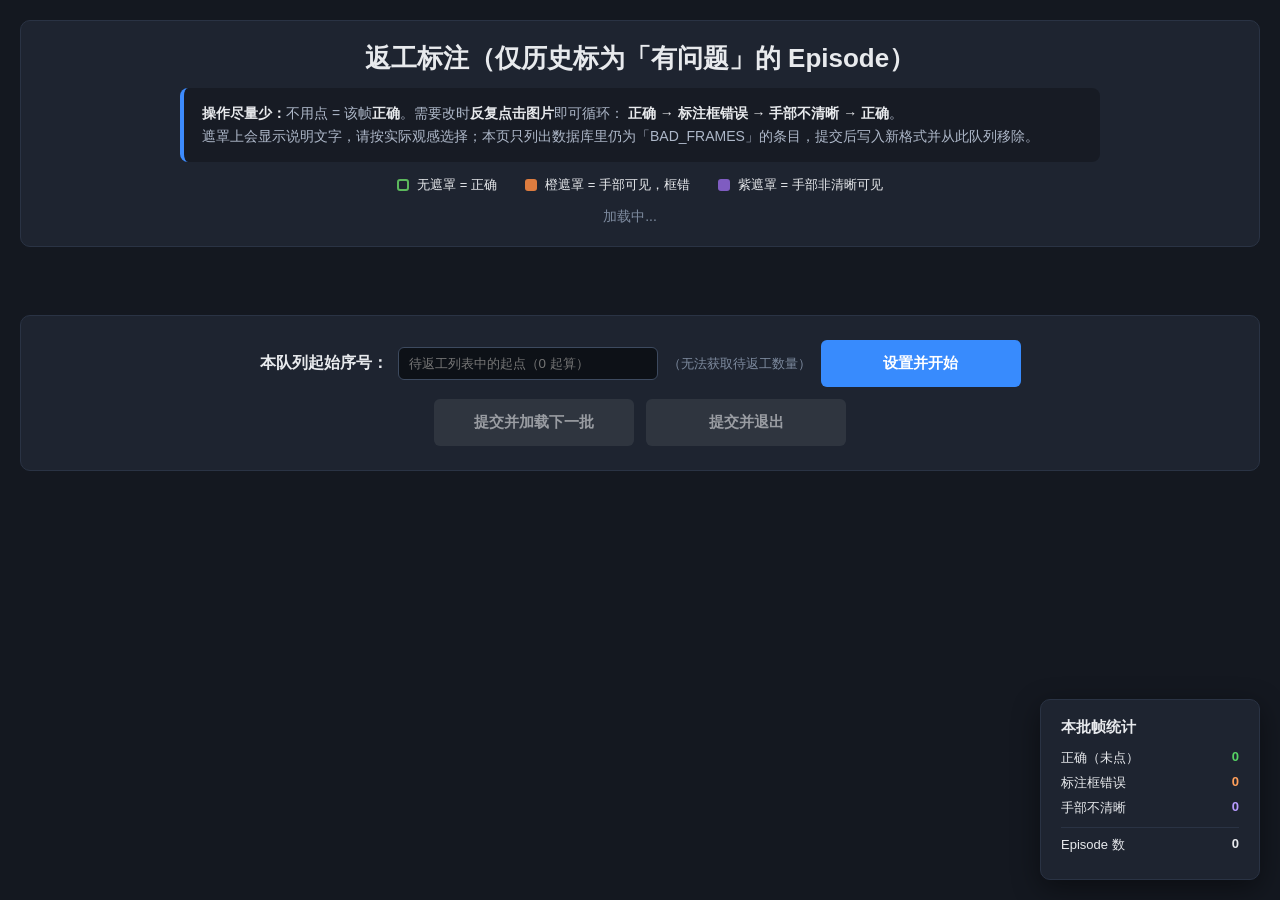
==== templates/rework_check.html @ 6f58c74e "Add rework annotation workflow" ====
<!DOCTYPE html>
<html lang="zh-CN">
<head>
    <meta charset="UTF-8">
    <meta name="viewport" content="width=device-width, initial-scale=1.0">
    <title>返工标注 · 历史问题 Episode</title>
    <style>
        * {
            margin: 0;
            padding: 0;
            box-sizing: border-box;
        }

        body {
            font-family: -apple-system, BlinkMacSystemFont, "Segoe UI", Roboto, "Helvetica Neue", Arial, sans-serif;
            background: #141820;
            color: #e8eaed;
            padding: 20px;
        }

        .header {
            text-align: center;
            margin-bottom: 20px;
            padding: 20px 24px;
            background: #1e2430;
            border-radius: 10px;
            border: 1px solid #2a3344;
        }

        .header h1 {
            font-size: 26px;
            margin-bottom: 12px;
            font-weight: 600;
        }

        .hint-box {
            max-width: 920px;
            margin: 0 auto;
            text-align: left;
            font-size: 14px;
            line-height: 1.65;
            color: #aeb8c9;
            background: rgba(0, 0, 0, 0.25);
            padding: 14px 18px;
            border-radius: 8px;
            border-left: 4px solid #3d8bfd;
        }

        .hint-box strong {
            color: #e8eaed;
        }

        .legend {
            display: flex;
            flex-wrap: wrap;
            justify-content: center;
            gap: 16px 28px;
            margin-top: 14px;
            font-size: 13px;
        }

        .legend span {
            display: inline-flex;
            align-items: center;
            gap: 8px;
        }

        .dot {
            width: 12px;
            height: 12px;
            border-radius: 3px;
        }

        .dot.ok { background: transparent; border: 2px solid #5cb85c; }
        .dot.bad { background: rgba(255, 140, 66, 0.85); }
        .dot.nc { background: rgba(138, 99, 210, 0.9); }

        .header .stats {
            font-size: 14px;
            color: #7d8a9e;
            margin-top: 14px;
        }

        .controls {
            background: #1e2430;
            padding: 24px;
            margin-top: 24px;
            border-radius: 10px;
            display: flex;
            flex-direction: column;
            align-items: center;
            gap: 12px;
            max-width: 1400px;
            margin-left: auto;
            margin-right: auto;
            margin-bottom: 24px;
            border: 1px solid #2a3344;
        }

        .btn {
            padding: 14px 32px;
            background: #3d8bfd;
            color: white;
            border: none;
            border-radius: 6px;
            cursor: pointer;
            font-size: 15px;
            font-weight: 600;
            transition: transform 0.15s, box-shadow 0.15s;
            min-width: 200px;
        }

        .btn:hover:not(:disabled) {
            transform: translateY(-1px);
            box-shadow: 0 4px 14px rgba(61, 139, 253, 0.35);
        }

        .btn.danger { background: #5c6370; }
        .btn.danger:hover:not(:disabled) { background: #4a515c; }

        .btn.success { background: #2ea043; }
        .btn.success:hover:not(:disabled) { background: #238636; }

        .btn:disabled {
            background: #3d444d;
            cursor: not-allowed;
            opacity: 0.55;
            transform: none;
            box-shadow: none;
        }

        .loading {
            text-align: center;
            padding: 40px;
            font-size: 17px;
        }

        .episodes-grid {
            width: 100%;
            padding: 12px;
            margin: 0;
            display: grid;
            grid-template-columns: repeat(3, 1fr);
            gap: 14px;
            box-sizing: border-box;
        }

        .episode-block {
            background: #1e2430;
            border-radius: 10px;
            padding: 12px;
            border: 1px solid #2a3344;
        }

        .episode-block.legacy-bad {
            border-color: rgba(255, 140, 66, 0.45);
            box-shadow: 0 0 0 1px rgba(255, 140, 66, 0.12);
        }

        .episode-header {
            display: flex;
            justify-content: space-between;
            align-items: center;
            margin-bottom: 10px;
            padding-bottom: 8px;
            border-bottom: 1px solid #2f3a4d;
        }

        .episode-title {
            font-size: 13px;
            font-weight: 600;
            white-space: nowrap;
            overflow: hidden;
            text-overflow: ellipsis;
        }

        .dataset-badge {
            background: #3d8bfd;
            color: white;
            padding: 2px 8px;
            border-radius: 8px;
            font-size: 10px;
            margin-right: 6px;
        }

        .episode-info {
            font-size: 11px;
            color: #7d8a9e;
            white-space: nowrap;
        }

        .legacy-tag {
            font-size: 10px;
            color: #ffb366;
            margin-top: 4px;
        }

        .episode-block.stage1-pending {
            border-style: dashed;
            border-color: #d4a017;
            opacity: 0.75;
        }

        .stage1-pending-label {
            padding: 18px 10px;
            text-align: center;
            color: #e3b341;
            font-size: 0.88rem;
        }

        .frames-container {
            display: grid;
            grid-template-columns: 1fr 1fr;
            gap: 8px;
            width: 100%;
        }

        .frame-wrapper {
            position: relative;
            cursor: pointer;
            border-radius: 8px;
            overflow: hidden;
            background: #0d1117;
            border: 2px solid transparent;
            transition: border-color 0.15s, box-shadow 0.15s;
        }

        .frame-wrapper:hover {
            border-color: rgba(255, 255, 255, 0.12);
        }

        .frame-wrapper img {
            width: 100%;
            height: auto;
            display: block;
            vertical-align: middle;
        }

        .frame-index {
            position: absolute;
            top: 6px;
            left: 6px;
            background: rgba(0, 0, 0, 0.82);
            color: #fff;
            padding: 3px 7px;
            border-radius: 4px;
            font-size: 11px;
            z-index: 3;
            font-weight: 500;
        }

        .frame-mask {
            position: absolute;
            inset: 0;
            display: flex;
            align-items: center;
            justify-content: center;
            padding: 10px;
            text-align: center;
            z-index: 2;
            pointer-events: none;
        }

        .frame-mask-label {
            font-size: 13px;
            font-weight: 700;
            line-height: 1.35;
            text-shadow: 0 1px 3px rgba(0, 0, 0, 0.9);
            padding: 8px 10px;
            border-radius: 6px;
            max-width: 95%;
        }

        .frame-wrapper.state-ok .frame-mask {
            display: none;
        }

        .frame-wrapper.state-bad_box .frame-mask {
            background: rgba(180, 75, 30, 0.58);
        }

        .frame-wrapper.state-bad_box .frame-mask-label {
            color: #fff7f0;
            background: rgba(120, 45, 12, 0.55);
            border: 1px solid rgba(255, 200, 160, 0.35);
        }

        .frame-wrapper.state-not_clear .frame-mask {
            background: rgba(75, 50, 130, 0.55);
        }

        .frame-wrapper.state-not_clear .frame-mask-label {
            color: #f3ecff;
            background: rgba(55, 35, 95, 0.55);
            border: 1px solid rgba(200, 170, 255, 0.35);
        }

        .summary {
            position: fixed;
            bottom: 20px;
            right: 20px;
            background: #1e2430;
            padding: 18px 20px;
            border-radius: 10px;
            box-shadow: 0 8px 28px rgba(0, 0, 0, 0.45);
            min-width: 220px;
            border: 1px solid #2a3344;
        }

        .summary h3 {
            margin-bottom: 12px;
            font-size: 15px;
            font-weight: 600;
        }

        .summary .stat {
            display: flex;
            justify-content: space-between;
            margin: 7px 0;
            font-size: 13px;
        }

        .summary .stat .value {
            font-weight: 700;
        }

        .summary .stat.ok .value { color: #56d364; }
        .summary .stat.bad .value { color: #ff9f5a; }
        .summary .stat.nc .value { color: #b89cff; }

        @media (max-width: 1200px) {
            .episodes-grid { grid-template-columns: repeat(2, 1fr); }
        }

        @media (max-width: 800px) {
            .episodes-grid { grid-template-columns: 1fr; }
        }
    </style>
</head>
<body>
    <div class="header">
        <h1>返工标注（仅历史标为「有问题」的 Episode）</h1>
        <div class="hint-box">
            <strong>操作尽量少：</strong>不用点 = 该帧<strong>正确</strong>。需要改时<strong>反复点击图片</strong>即可循环：
            <strong>正确 → 标注框错误 → 手部不清晰 → 正确</strong>。<br>
            遮罩上会显示说明文字，请按实际观感选择；本页只列出数据库里仍为「BAD_FRAMES」的条目，提交后写入新格式并从此队列移除。
        </div>
        <div class="legend">
            <span><i class="dot ok"></i> 无遮罩 = 正确</span>
            <span><i class="dot bad"></i> 橙遮罩 = 手部可见，框错</span>
            <span><i class="dot nc"></i> 紫遮罩 = 手部非清晰可见</span>
        </div>
        <div class="stats">
            <span id="loadedCount">加载中...</span>
            <span id="preloadStatus" style="margin-left: 20px; color: #56d364; font-size: 0.9em;"></span>
        </div>
    </div>

    <div id="loading" class="loading" style="display: none;">正在加载数据...</div>

    <div id="episodesContainer" class="episodes-grid"></div>

    <div class="controls">
        <div style="display: flex; flex-wrap: wrap; gap: 10px; align-items: center; justify-content: center;">
            <label for="startOffset" style="font-weight: 600;">本队列起始序号：</label>
            <input type="number" id="startOffset" min="0" step="1"
                   placeholder="待返工列表中的起点（0 起算）"
                   style="padding: 8px 10px; border-radius: 6px; border: 1px solid #3d4a5f; background: #0d1117; color: #e8eaed; width: 260px;">
            <span id="totalEpisodesInfo" style="color: #7d8a9e; font-size: 13px;">（待返工条数: …）</span>
            <button class="btn" id="setOffsetBtn" type="button" style="background: #388bfd;">设置并开始</button>
        </div>
        <div style="display: flex; flex-wrap: wrap; gap: 12px; justify-content: center;">
            <button class="btn success" id="submitBtn" type="button" disabled>提交并加载下一批</button>
            <button class="btn danger" id="submitExitBtn" type="button" disabled>提交并退出</button>
        </div>
    </div>

    <div class="summary">
        <h3>本批帧统计</h3>
        <div class="stat ok"><span>正确（未点）</span><span class="value" id="statOk">0</span></div>
        <div class="stat bad"><span>标注框错误</span><span class="value" id="statBadBox">0</span></div>
        <div class="stat nc"><span>手部不清晰</span><span class="value" id="statNotClear">0</span></div>
        <div class="stat" style="margin-top: 10px; padding-top: 8px; border-top: 1px solid #2a3344;">
            <span>Episode 数</span><span class="value" id="totalEpisodes">0</span>
        </div>
    </div>

    <script src="/static/rework_check.js?v=2"></script>
</body>
</html>
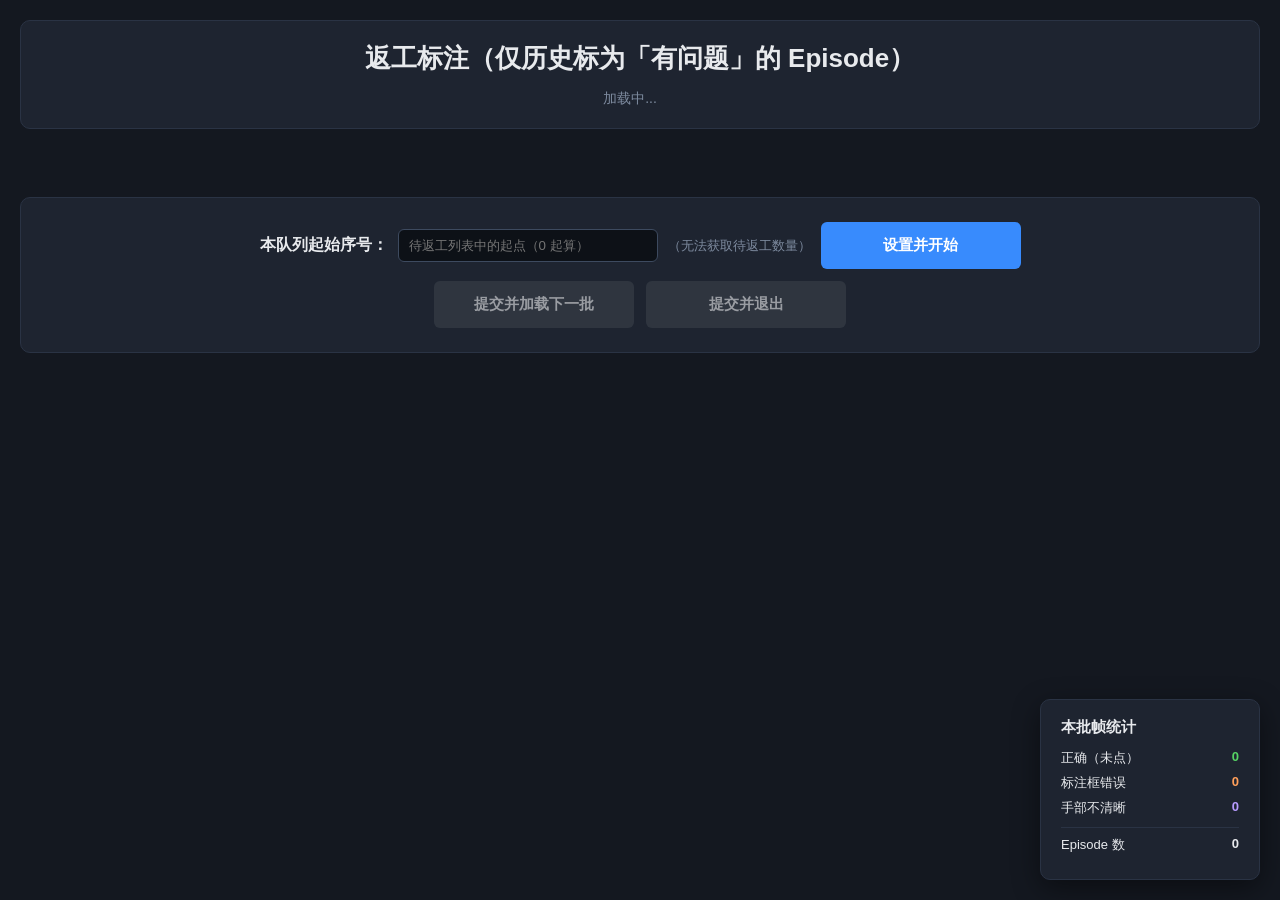
==== commit 7d6e4870: "Preload rework caches at startup" ====
--- a/templates/rework_check.html
+++ b/templates/rework_check.html
@@ -32,48 +32,6 @@
             margin-bottom: 12px;
             font-weight: 600;
         }
-
-        .hint-box {
-            max-width: 920px;
-            margin: 0 auto;
-            text-align: left;
-            font-size: 14px;
-            line-height: 1.65;
-            color: #aeb8c9;
-            background: rgba(0, 0, 0, 0.25);
-            padding: 14px 18px;
-            border-radius: 8px;
-            border-left: 4px solid #3d8bfd;
-        }
-
-        .hint-box strong {
-            color: #e8eaed;
-        }
-
-        .legend {
-            display: flex;
-            flex-wrap: wrap;
-            justify-content: center;
-            gap: 16px 28px;
-            margin-top: 14px;
-            font-size: 13px;
-        }
-
-        .legend span {
-            display: inline-flex;
-            align-items: center;
-            gap: 8px;
-        }
-
-        .dot {
-            width: 12px;
-            height: 12px;
-            border-radius: 3px;
-        }
-
-        .dot.ok { background: transparent; border: 2px solid #5cb85c; }
-        .dot.bad { background: rgba(255, 140, 66, 0.85); }
-        .dot.nc { background: rgba(138, 99, 210, 0.9); }
 
         .header .stats {
             font-size: 14px;
@@ -340,16 +298,6 @@
 <body>
     <div class="header">
         <h1>返工标注（仅历史标为「有问题」的 Episode）</h1>
-        <div class="hint-box">
-            <strong>操作尽量少：</strong>不用点 = 该帧<strong>正确</strong>。需要改时<strong>反复点击图片</strong>即可循环：
-            <strong>正确 → 标注框错误 → 手部不清晰 → 正确</strong>。<br>
-            遮罩上会显示说明文字，请按实际观感选择；本页只列出数据库里仍为「BAD_FRAMES」的条目，提交后写入新格式并从此队列移除。
-        </div>
-        <div class="legend">
-            <span><i class="dot ok"></i> 无遮罩 = 正确</span>
-            <span><i class="dot bad"></i> 橙遮罩 = 手部可见，框错</span>
-            <span><i class="dot nc"></i> 紫遮罩 = 手部非清晰可见</span>
-        </div>
         <div class="stats">
             <span id="loadedCount">加载中...</span>
             <span id="preloadStatus" style="margin-left: 20px; color: #56d364; font-size: 0.9em;"></span>
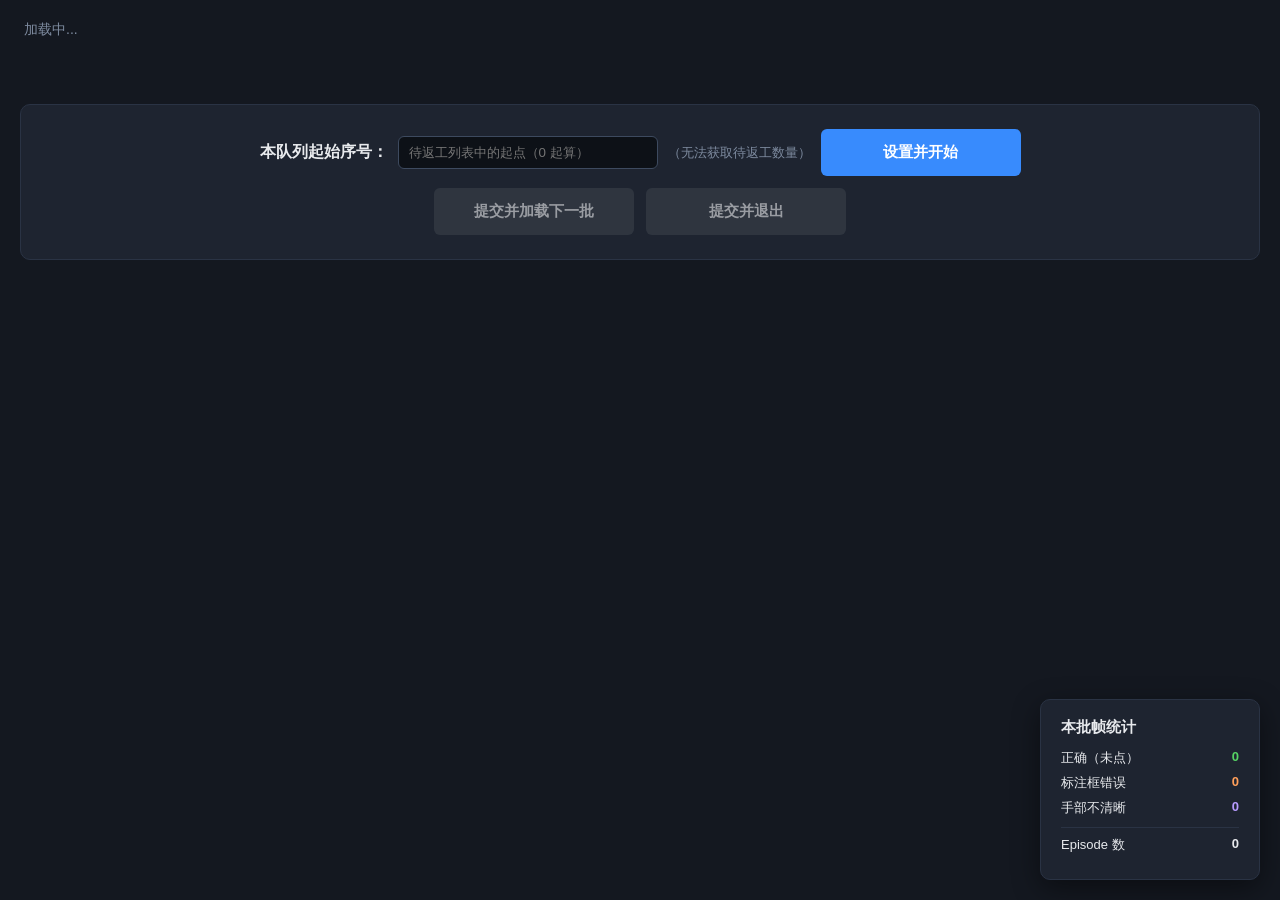
==== commit ea034158: "Trim rework page header text" ====
--- a/templates/rework_check.html
+++ b/templates/rework_check.html
@@ -19,24 +19,19 @@
         }
 
         .header {
-            text-align: center;
-            margin-bottom: 20px;
-            padding: 20px 24px;
-            background: #1e2430;
-            border-radius: 10px;
-            border: 1px solid #2a3344;
-        }
-
-        .header h1 {
-            font-size: 26px;
-            margin-bottom: 12px;
-            font-weight: 600;
+            margin: 0 auto 16px;
+            padding: 0 4px;
+            max-width: 1400px;
         }
 
         .header .stats {
             font-size: 14px;
             color: #7d8a9e;
-            margin-top: 14px;
+            display: flex;
+            justify-content: space-between;
+            align-items: center;
+            gap: 12px;
+            min-height: 20px;
         }
 
         .controls {
@@ -297,10 +292,9 @@
 </head>
 <body>
     <div class="header">
-        <h1>返工标注（仅历史标为「有问题」的 Episode）</h1>
         <div class="stats">
             <span id="loadedCount">加载中...</span>
-            <span id="preloadStatus" style="margin-left: 20px; color: #56d364; font-size: 0.9em;"></span>
+            <span id="preloadStatus" style="color: #56d364; font-size: 0.9em;"></span>
         </div>
     </div>
 
